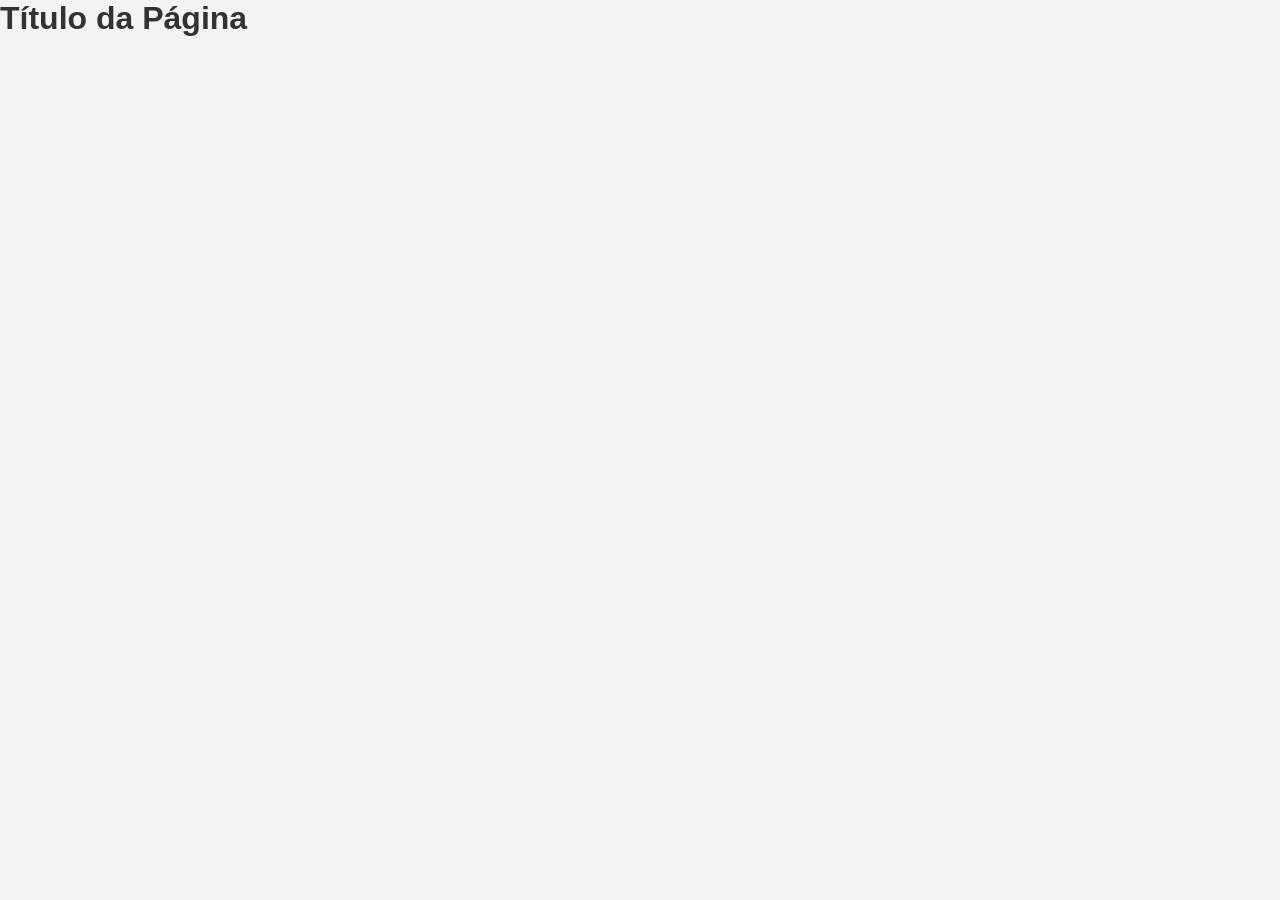
==== index.html @ a4e4c409 "Add files via upload" ====
<!DOCTYPE html>
<html lang="pt-BR">
<head>
  <meta charset="UTF-8">
  <meta name="viewport" content="width=device-width, initial-scale=1.0">
  <title>Exercício 03 - Copiando um Modelo</title>
  <link rel="stylesheet" href="style.css">
</head>
<body>

  <header>
    <h1>Título da Página</h1>
  </header>

  <main>
    <section class="conteudo">
      <!-- Adicione as imagens e textos conforme a imagem de referência -->
    </section>
  </main>

</body>
</html>
---- style.css ----
* {
  margin: 0;
  padding: 0;
  box-sizing: border-box;
}

body {
  font-family: Arial, sans-serif;
  background-color: #f4f4f4;
  color: #333;
}
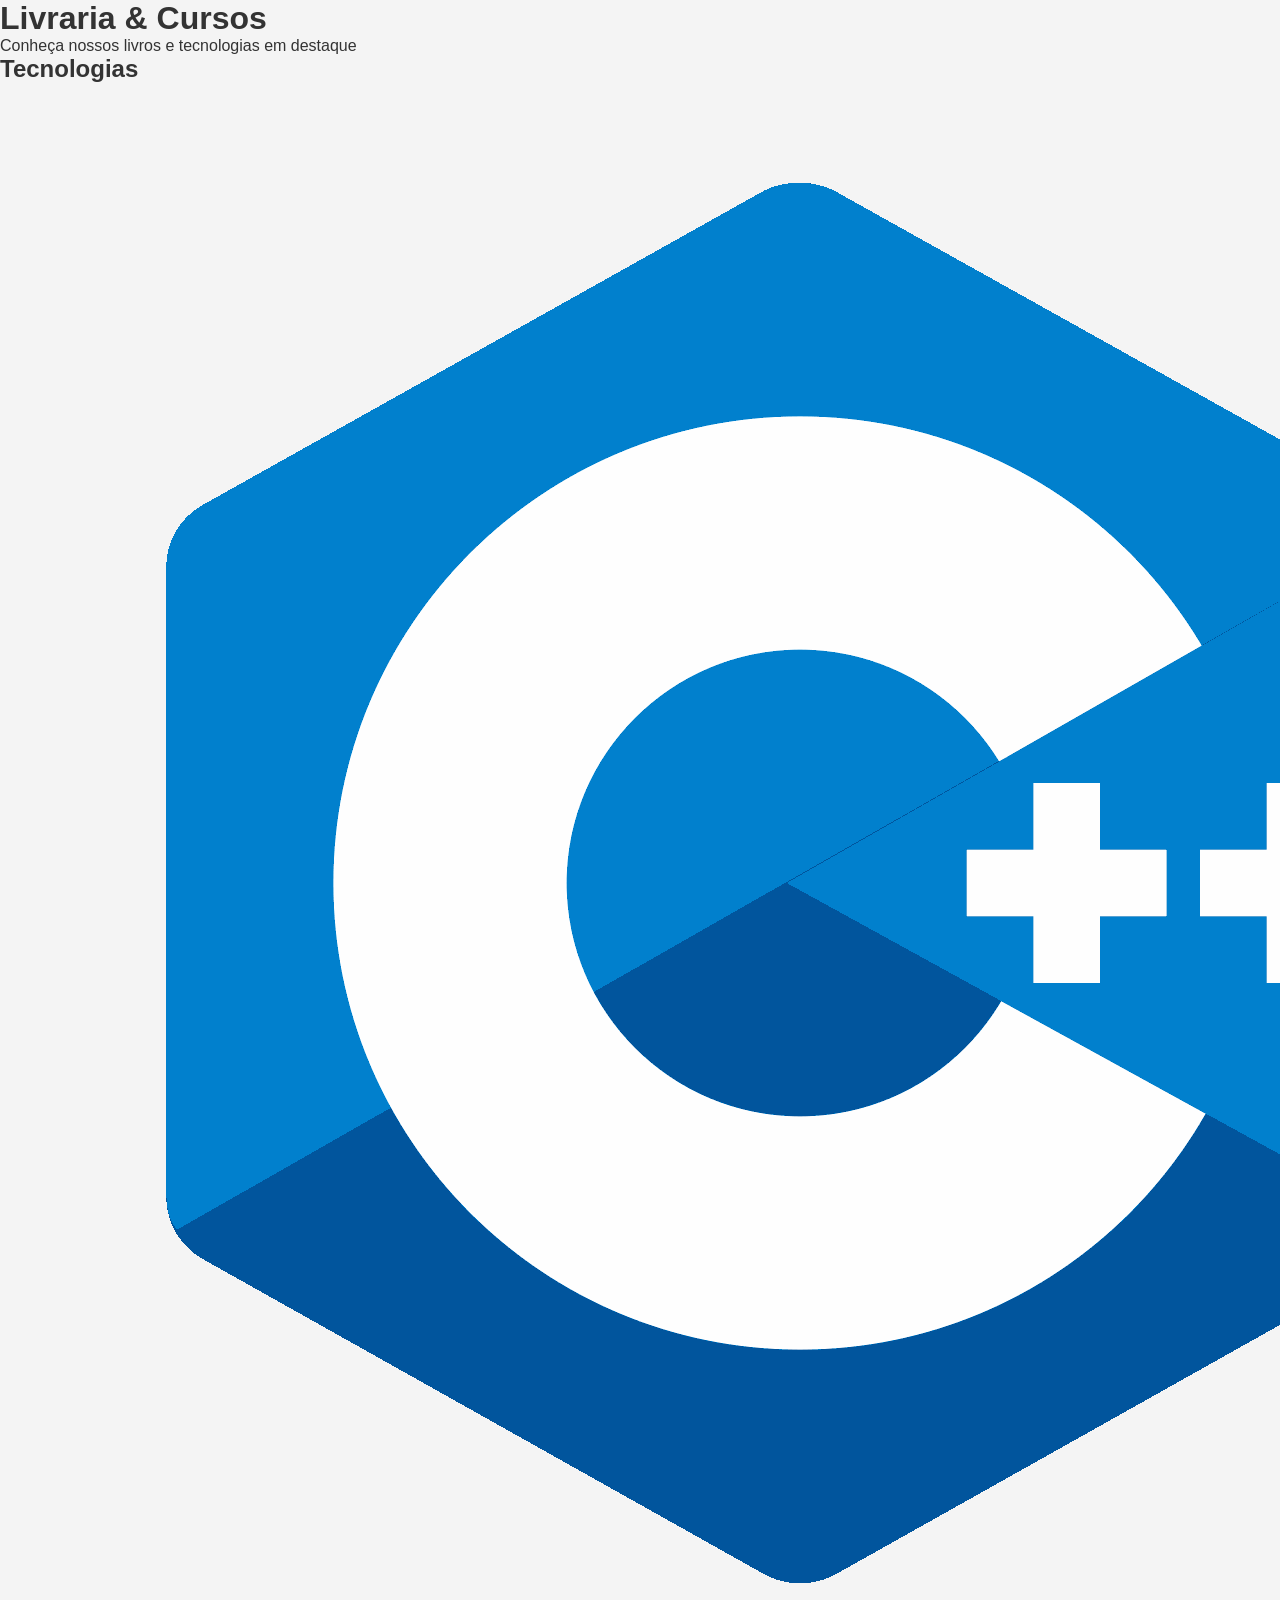
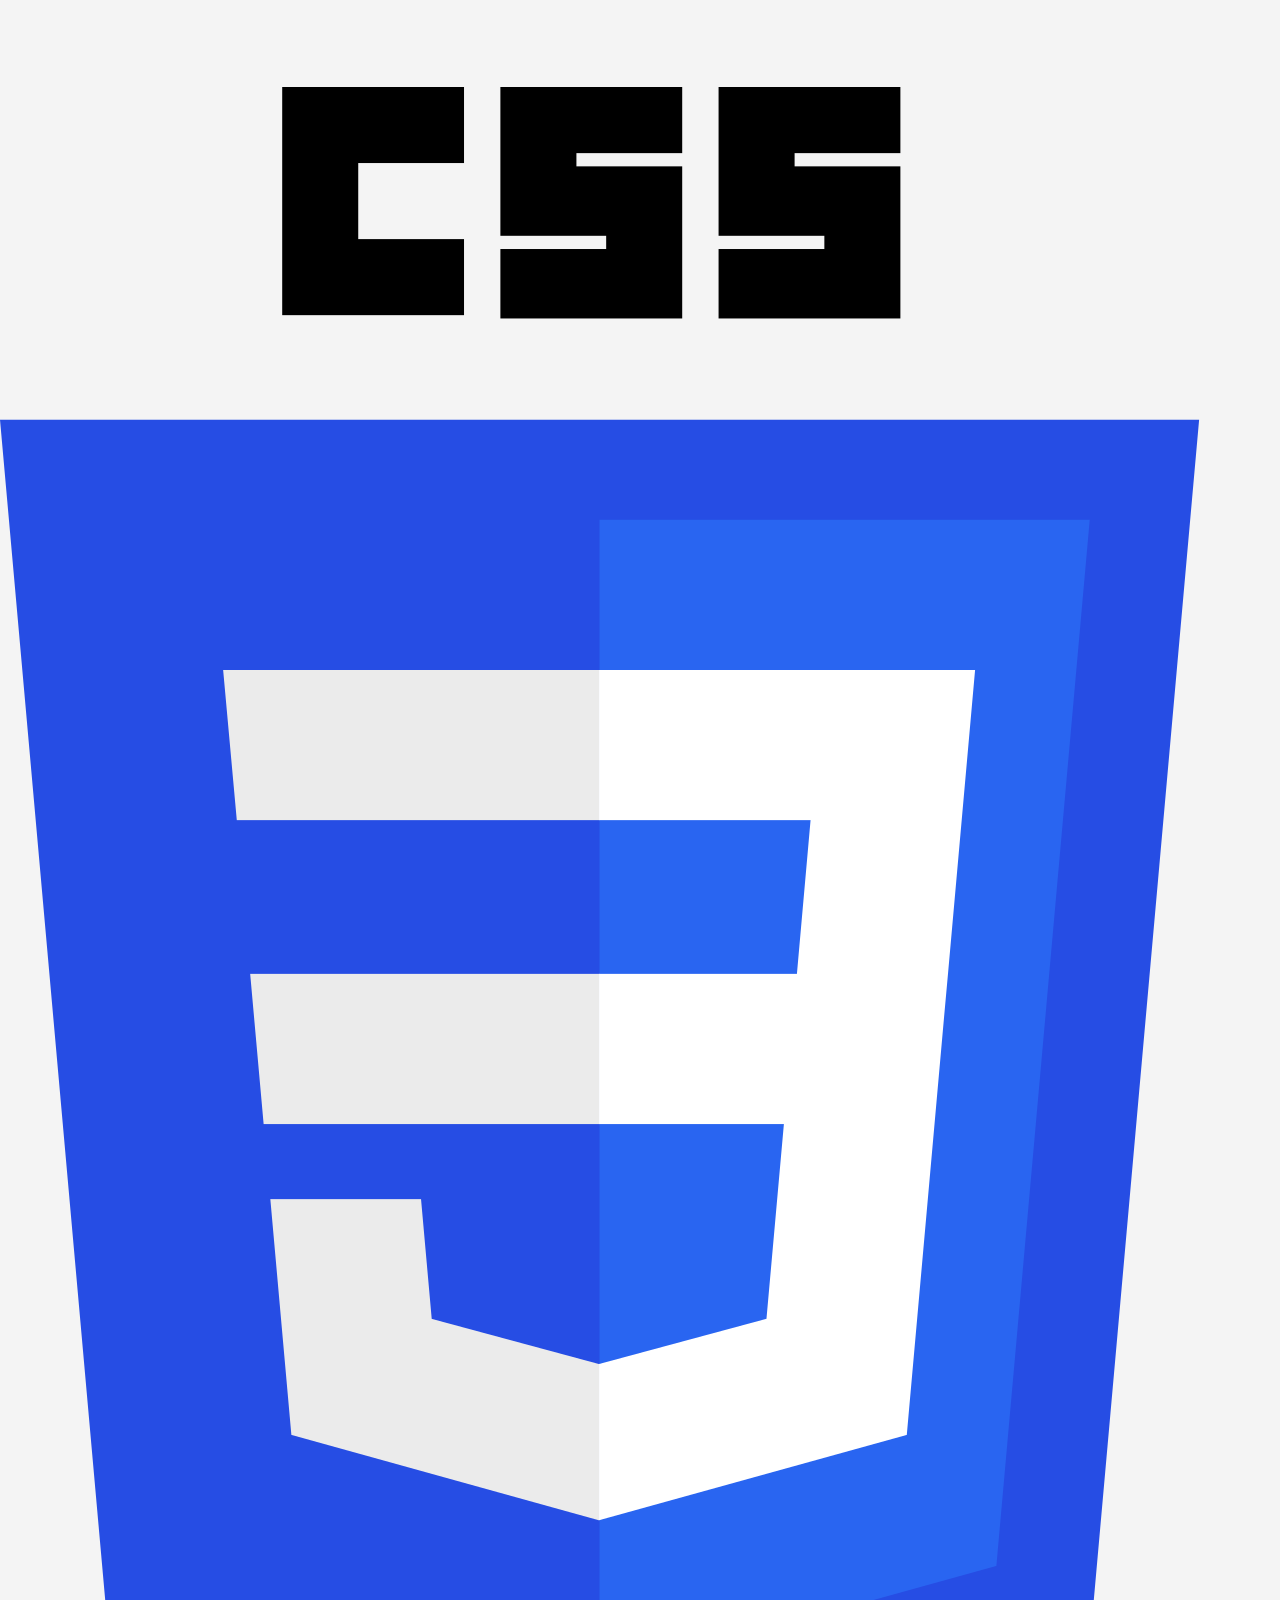
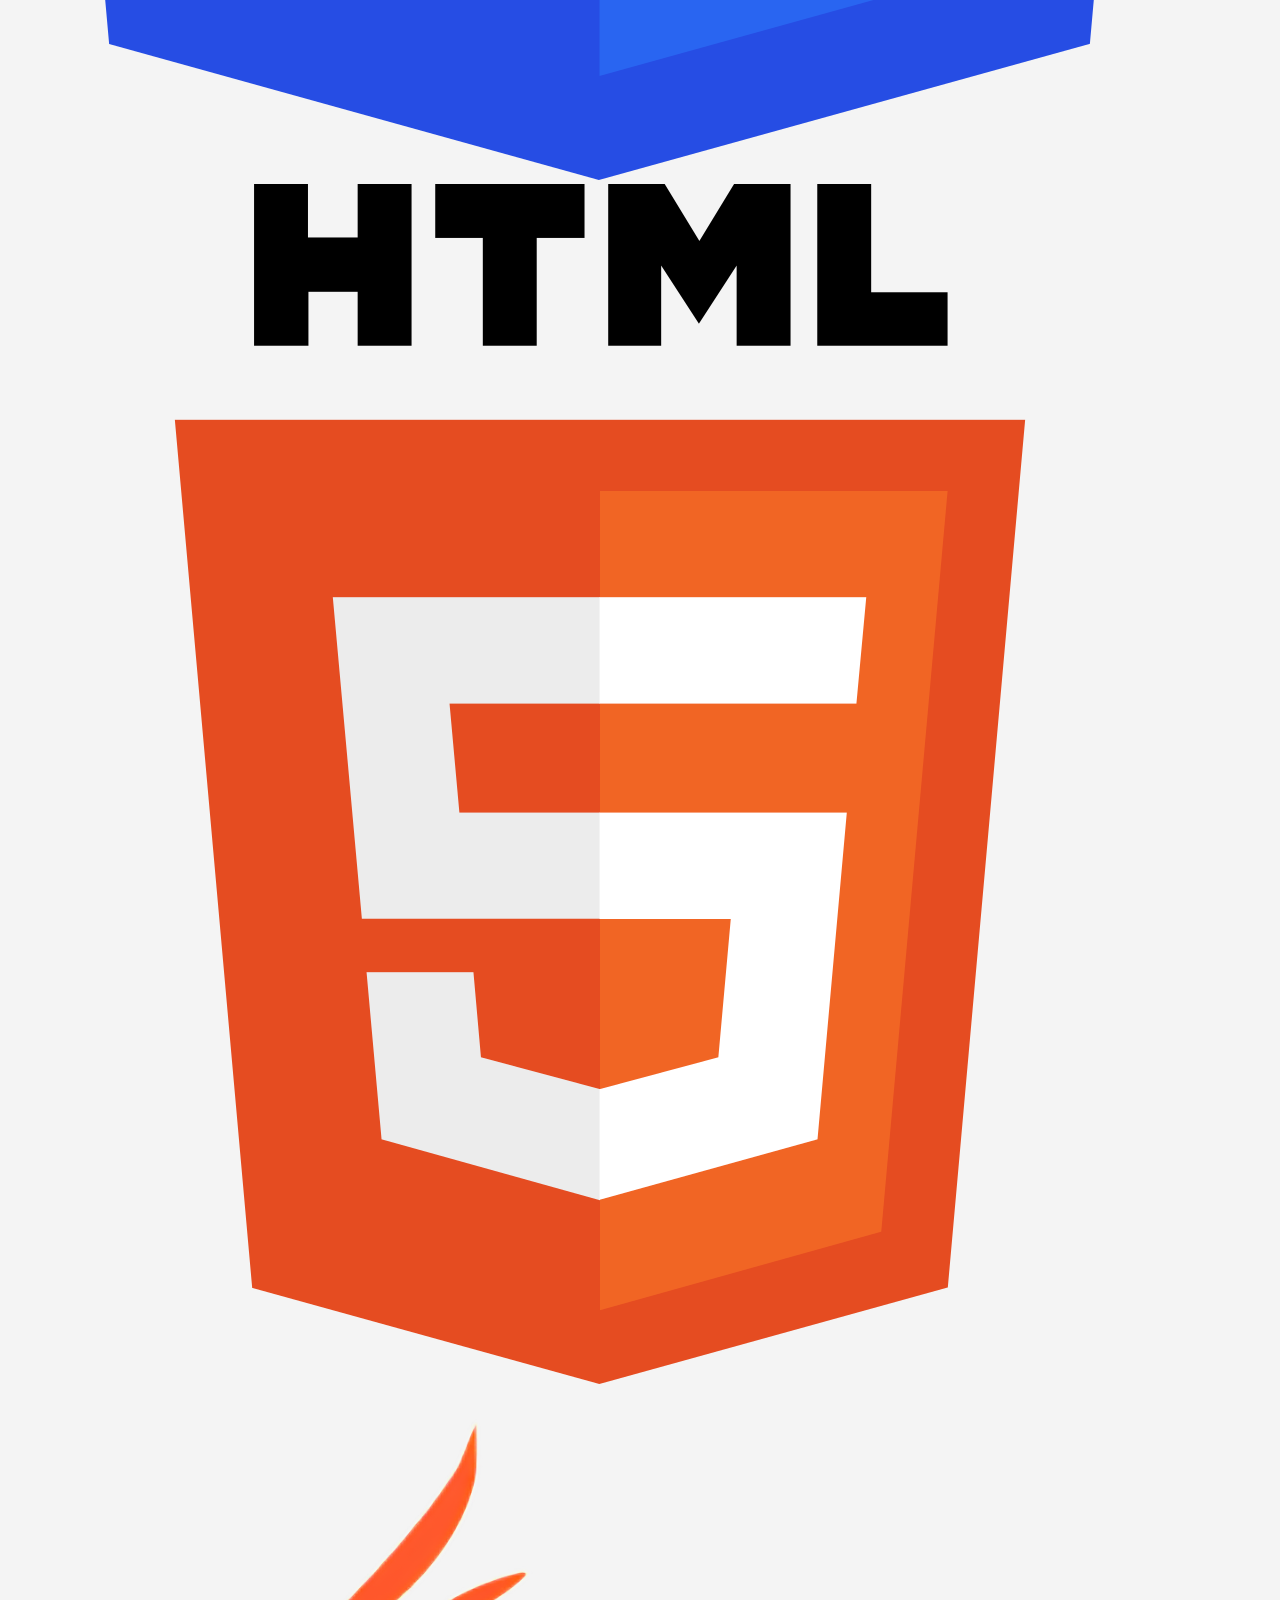
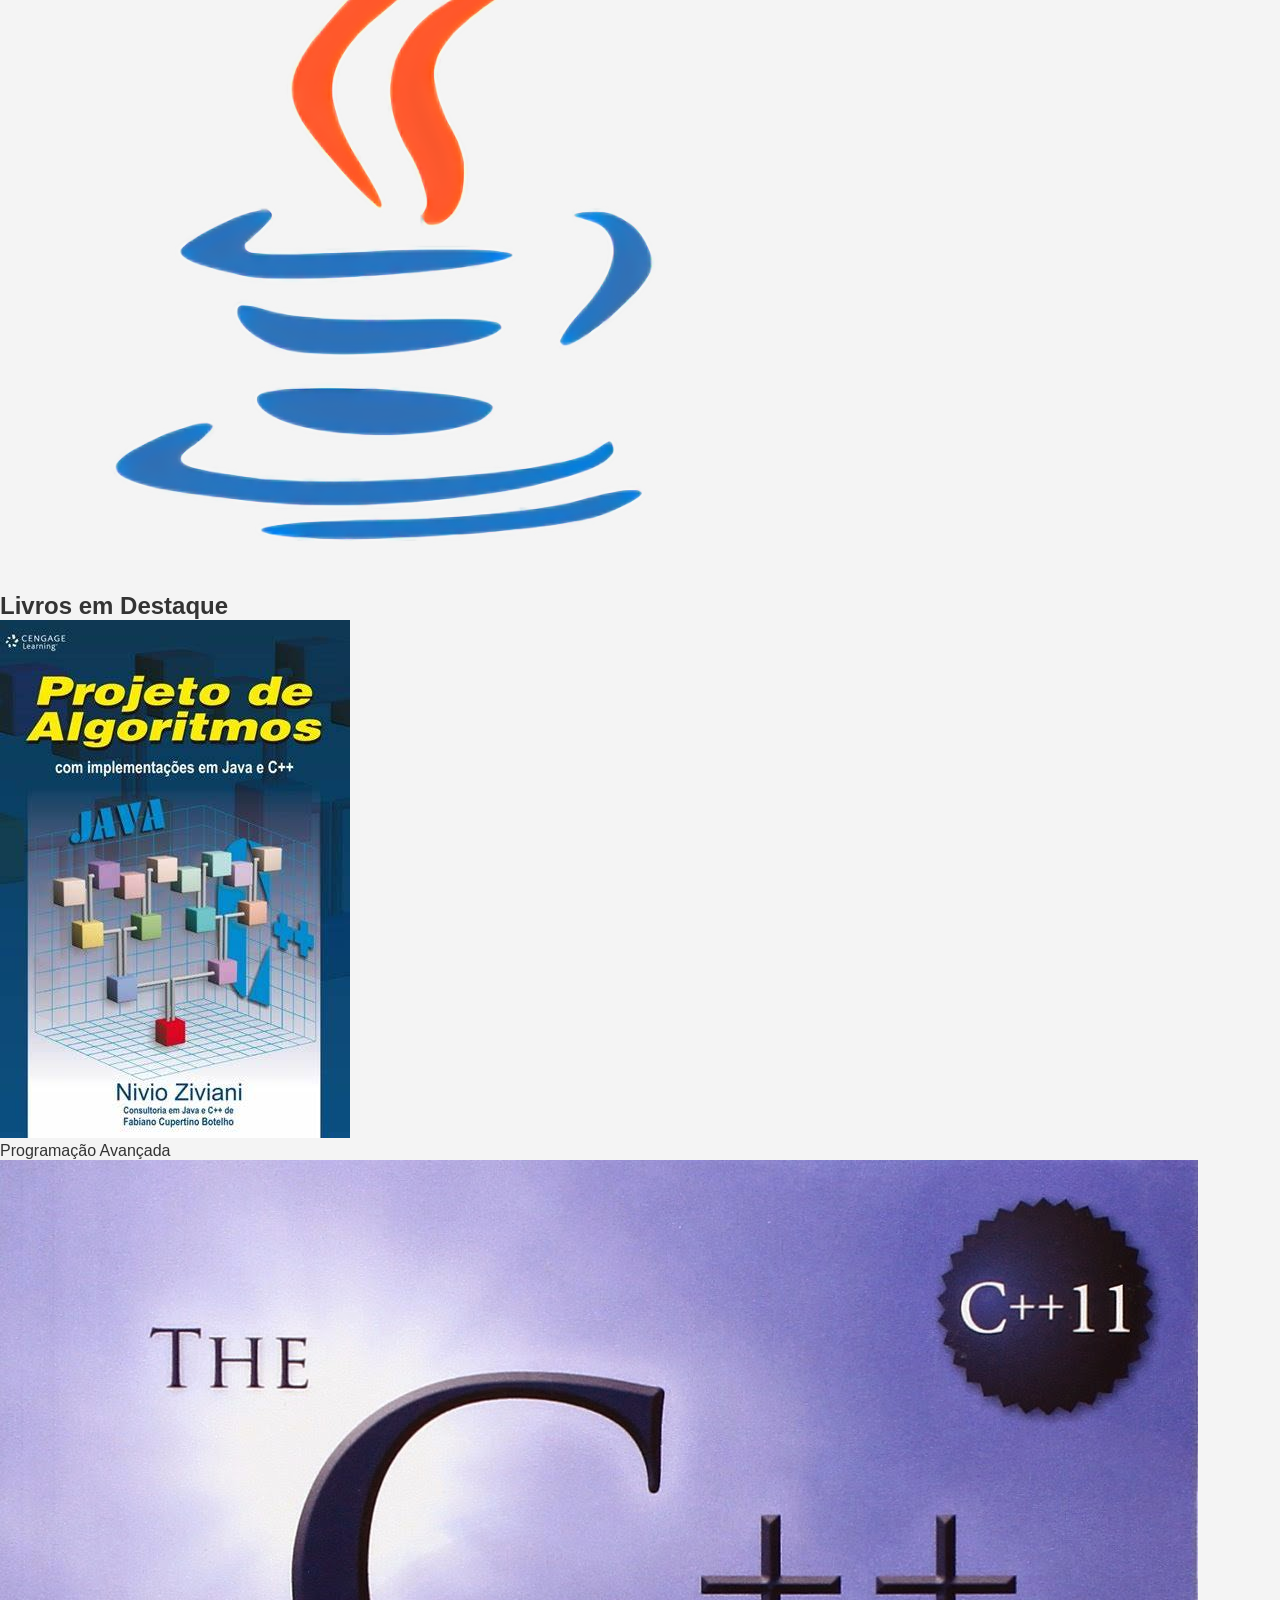
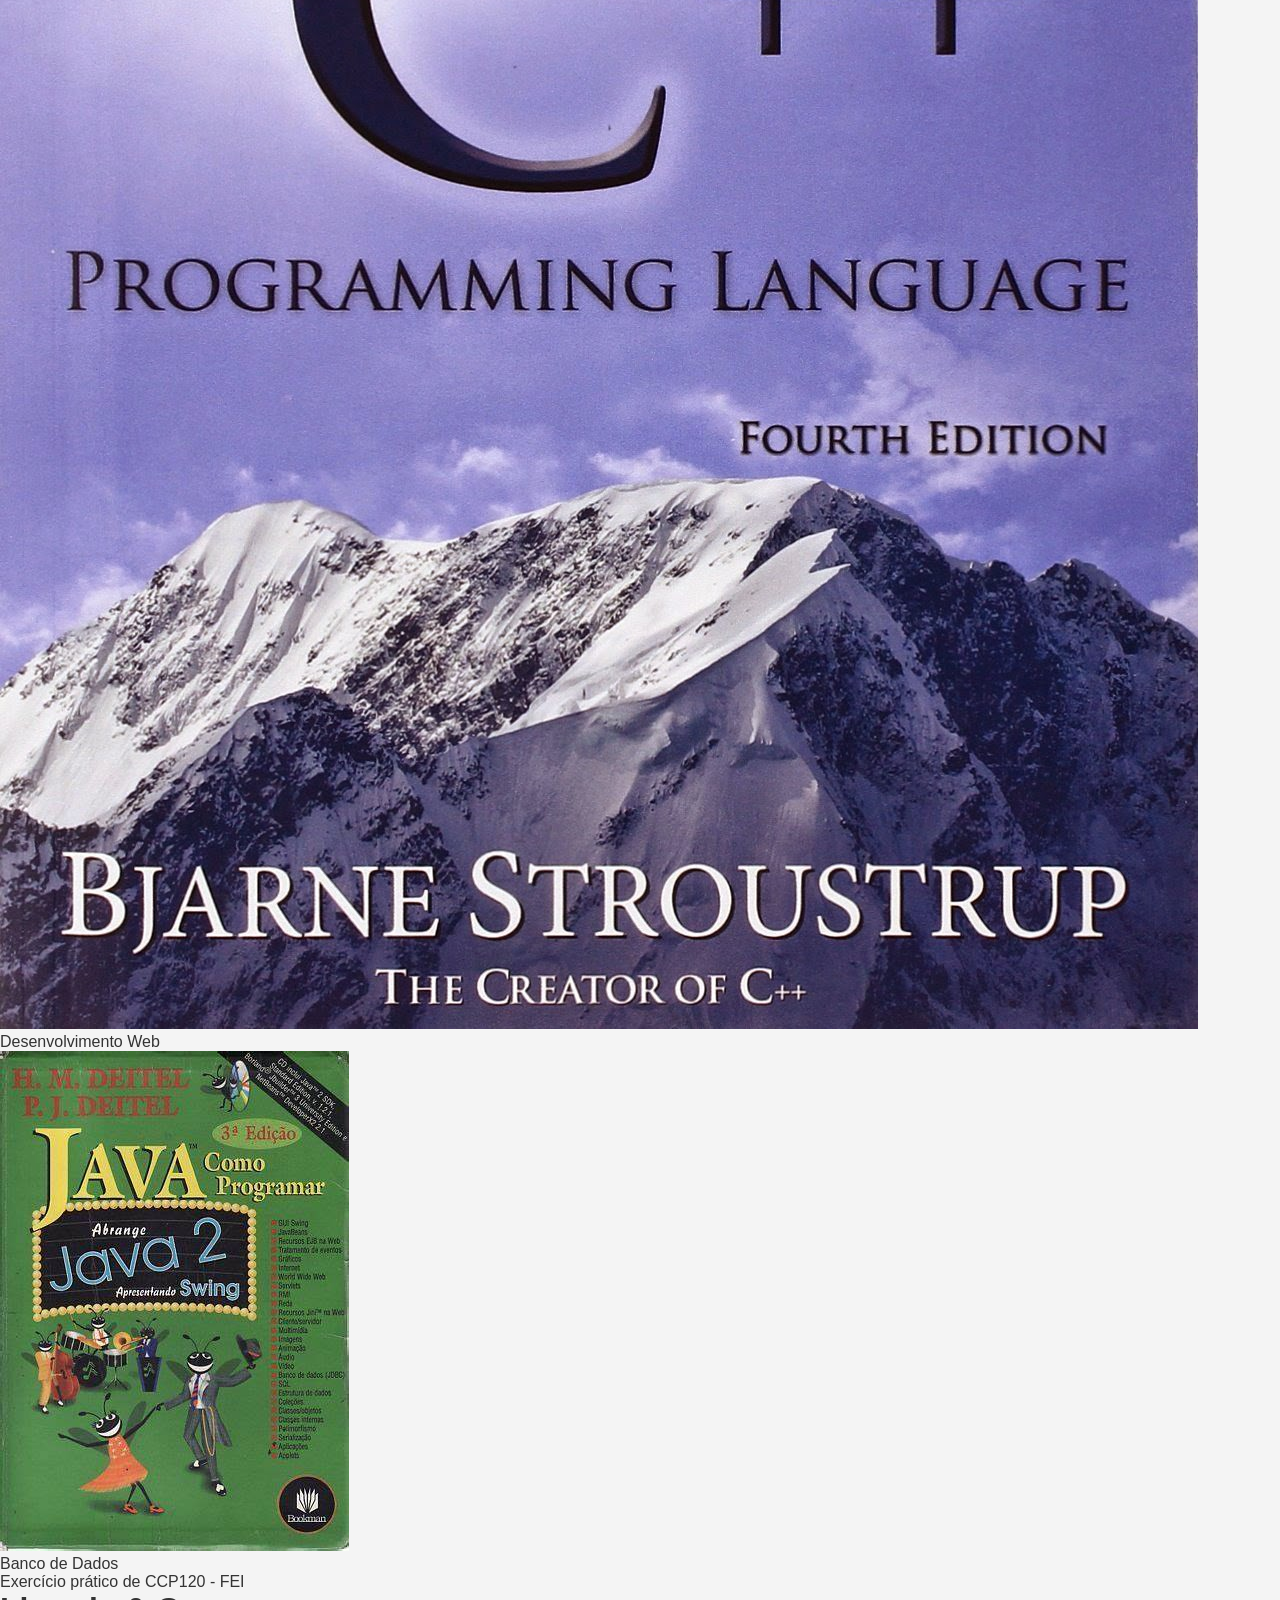
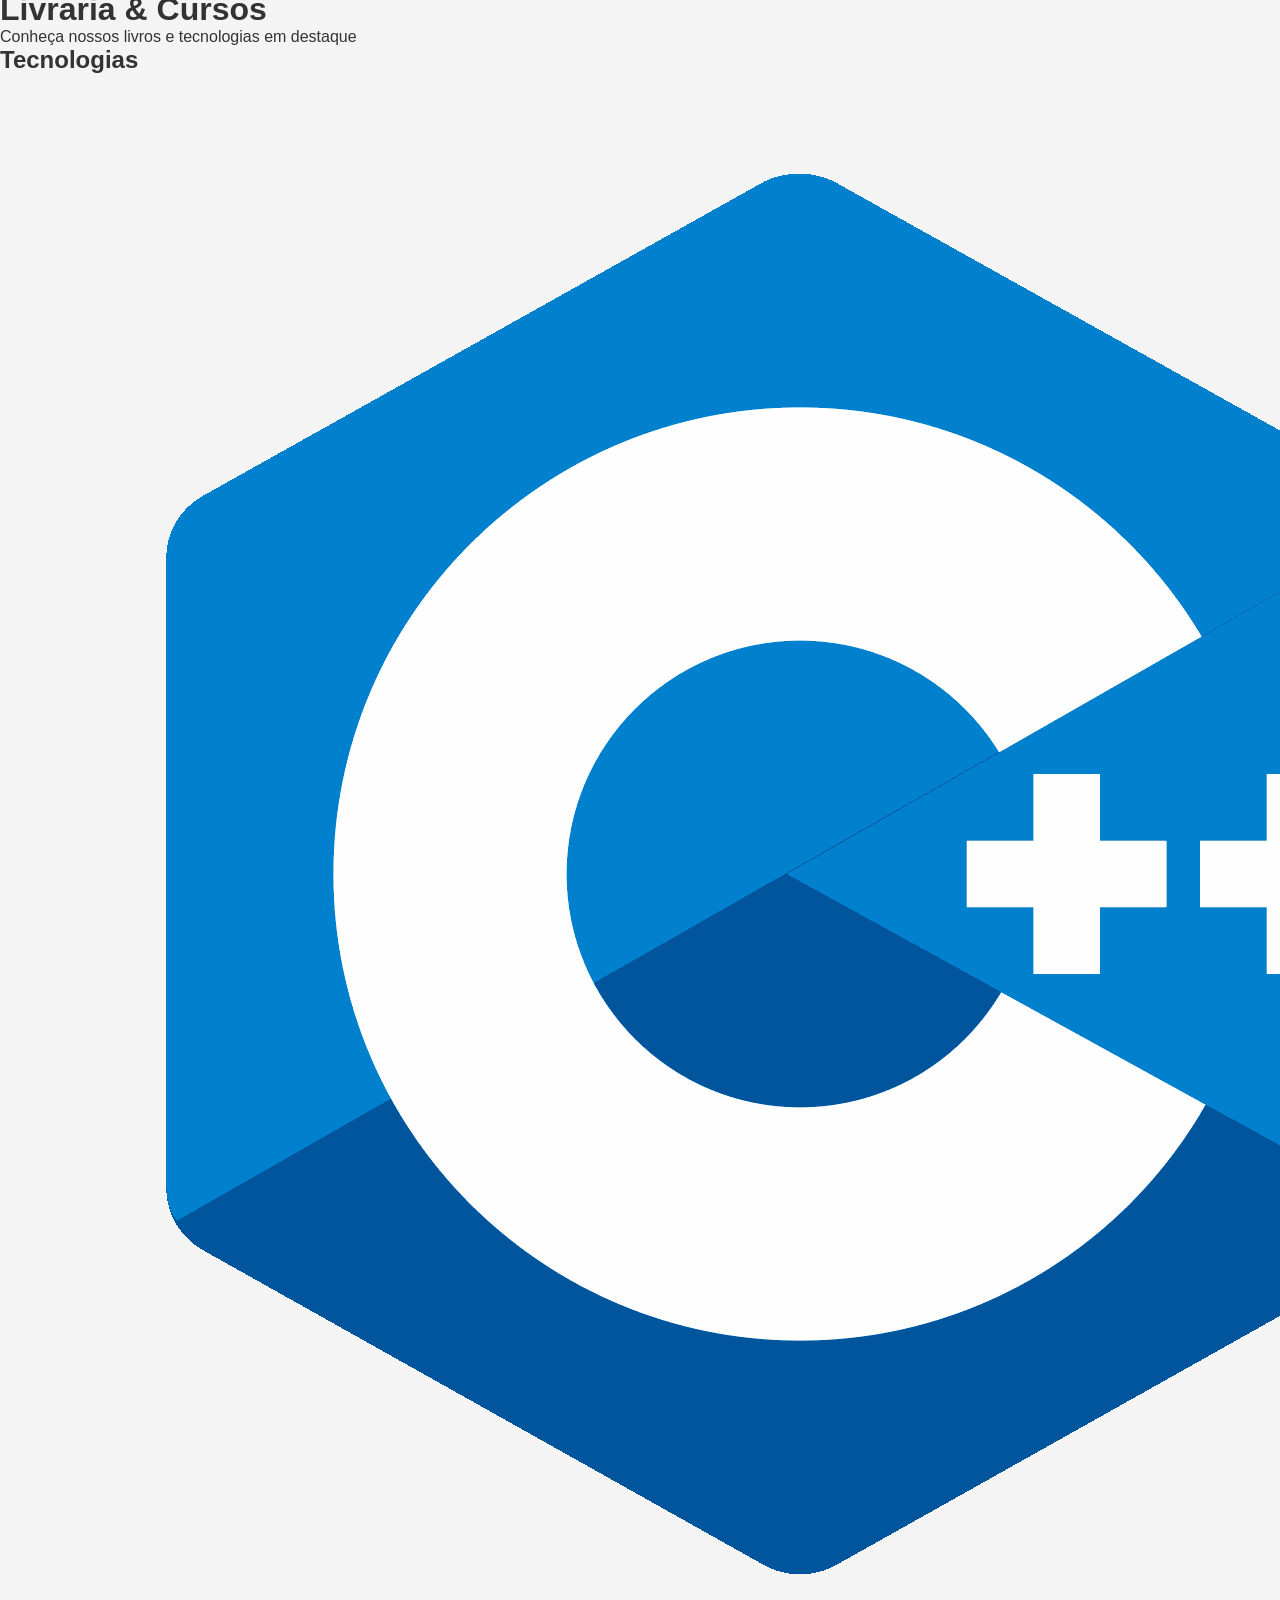
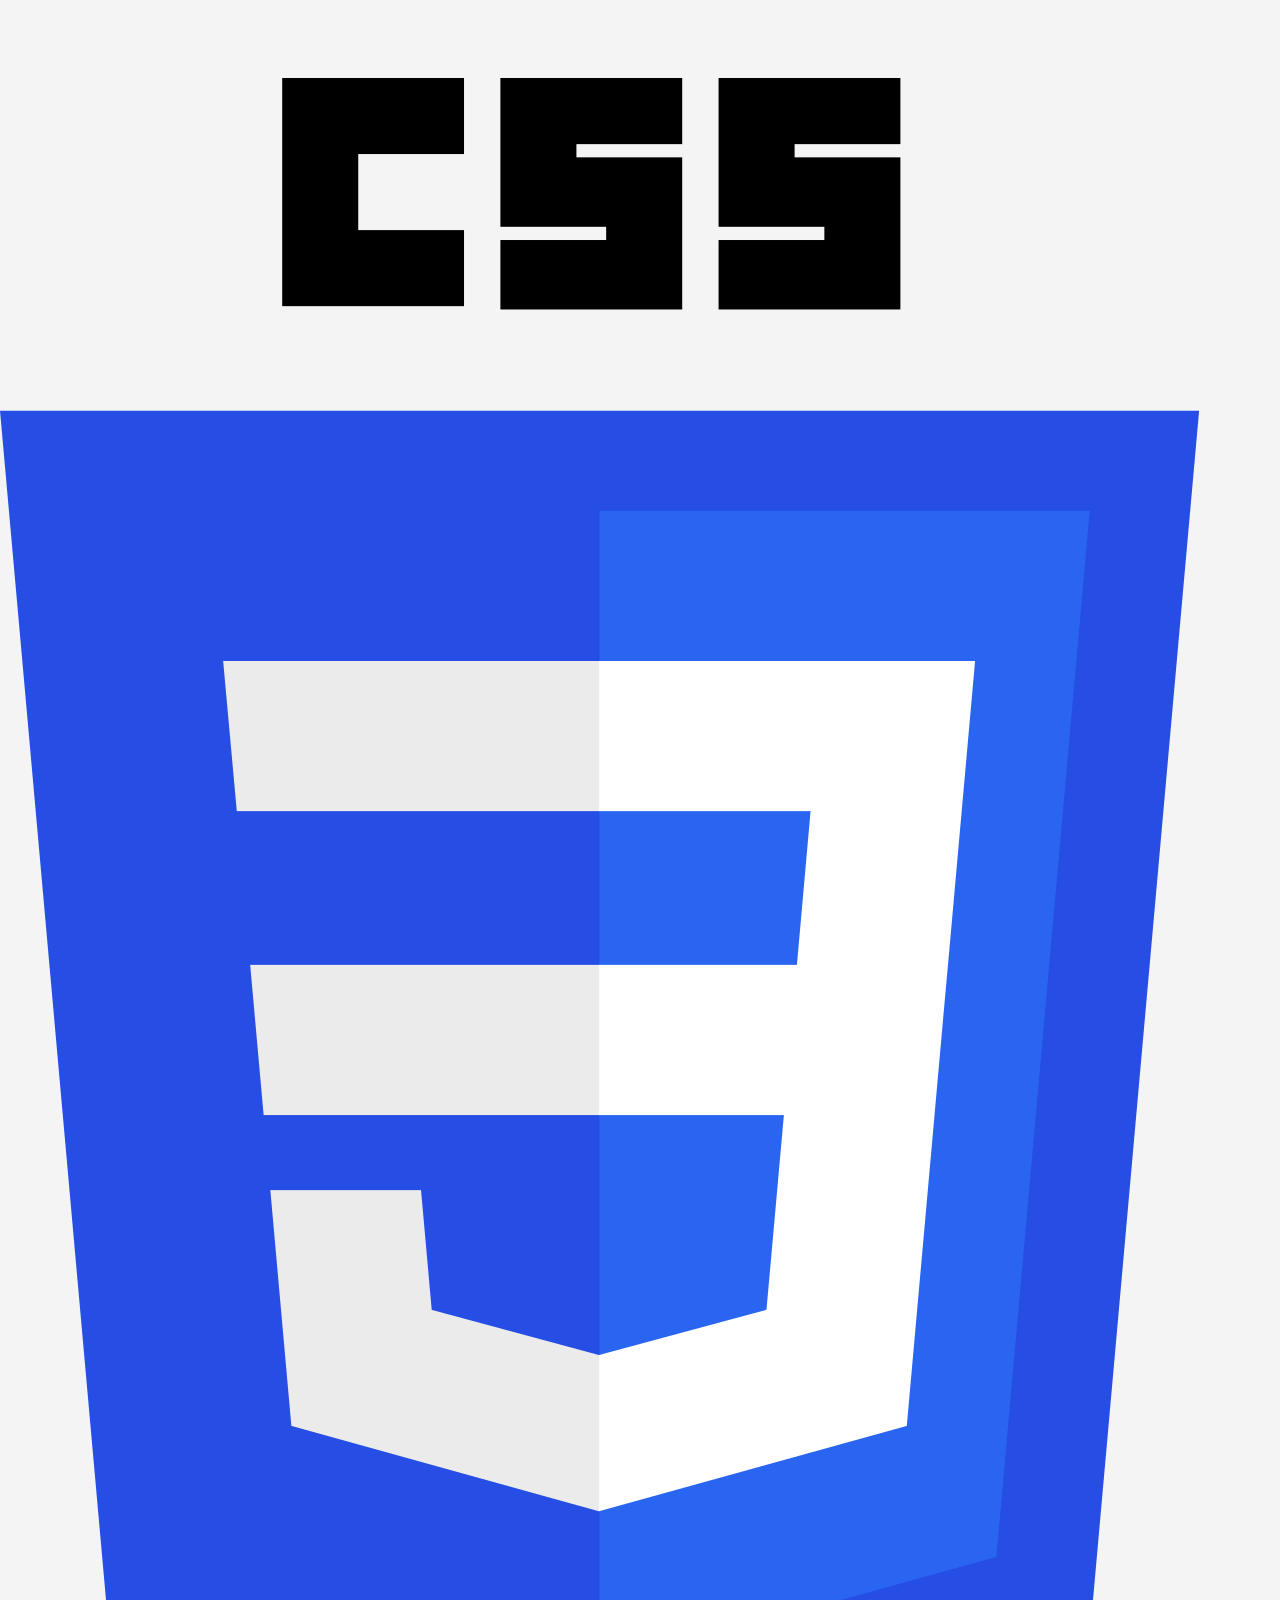
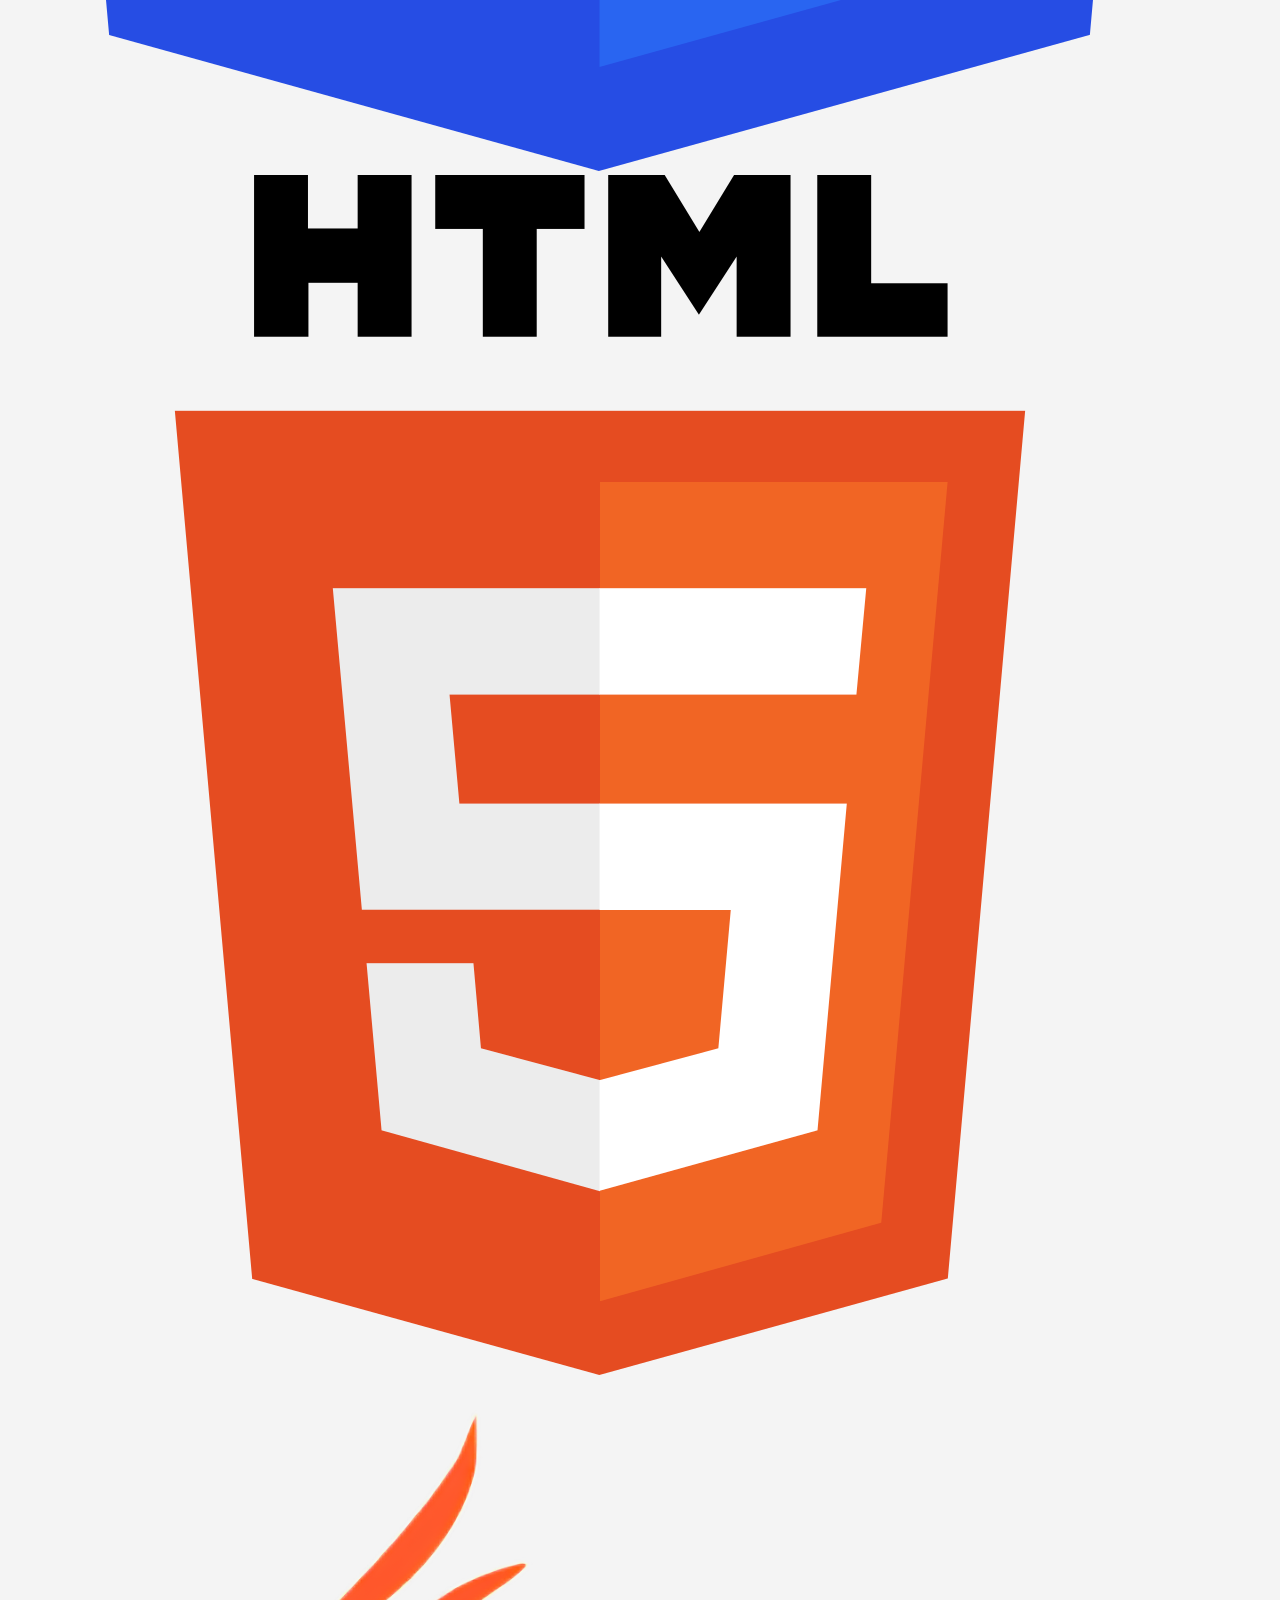
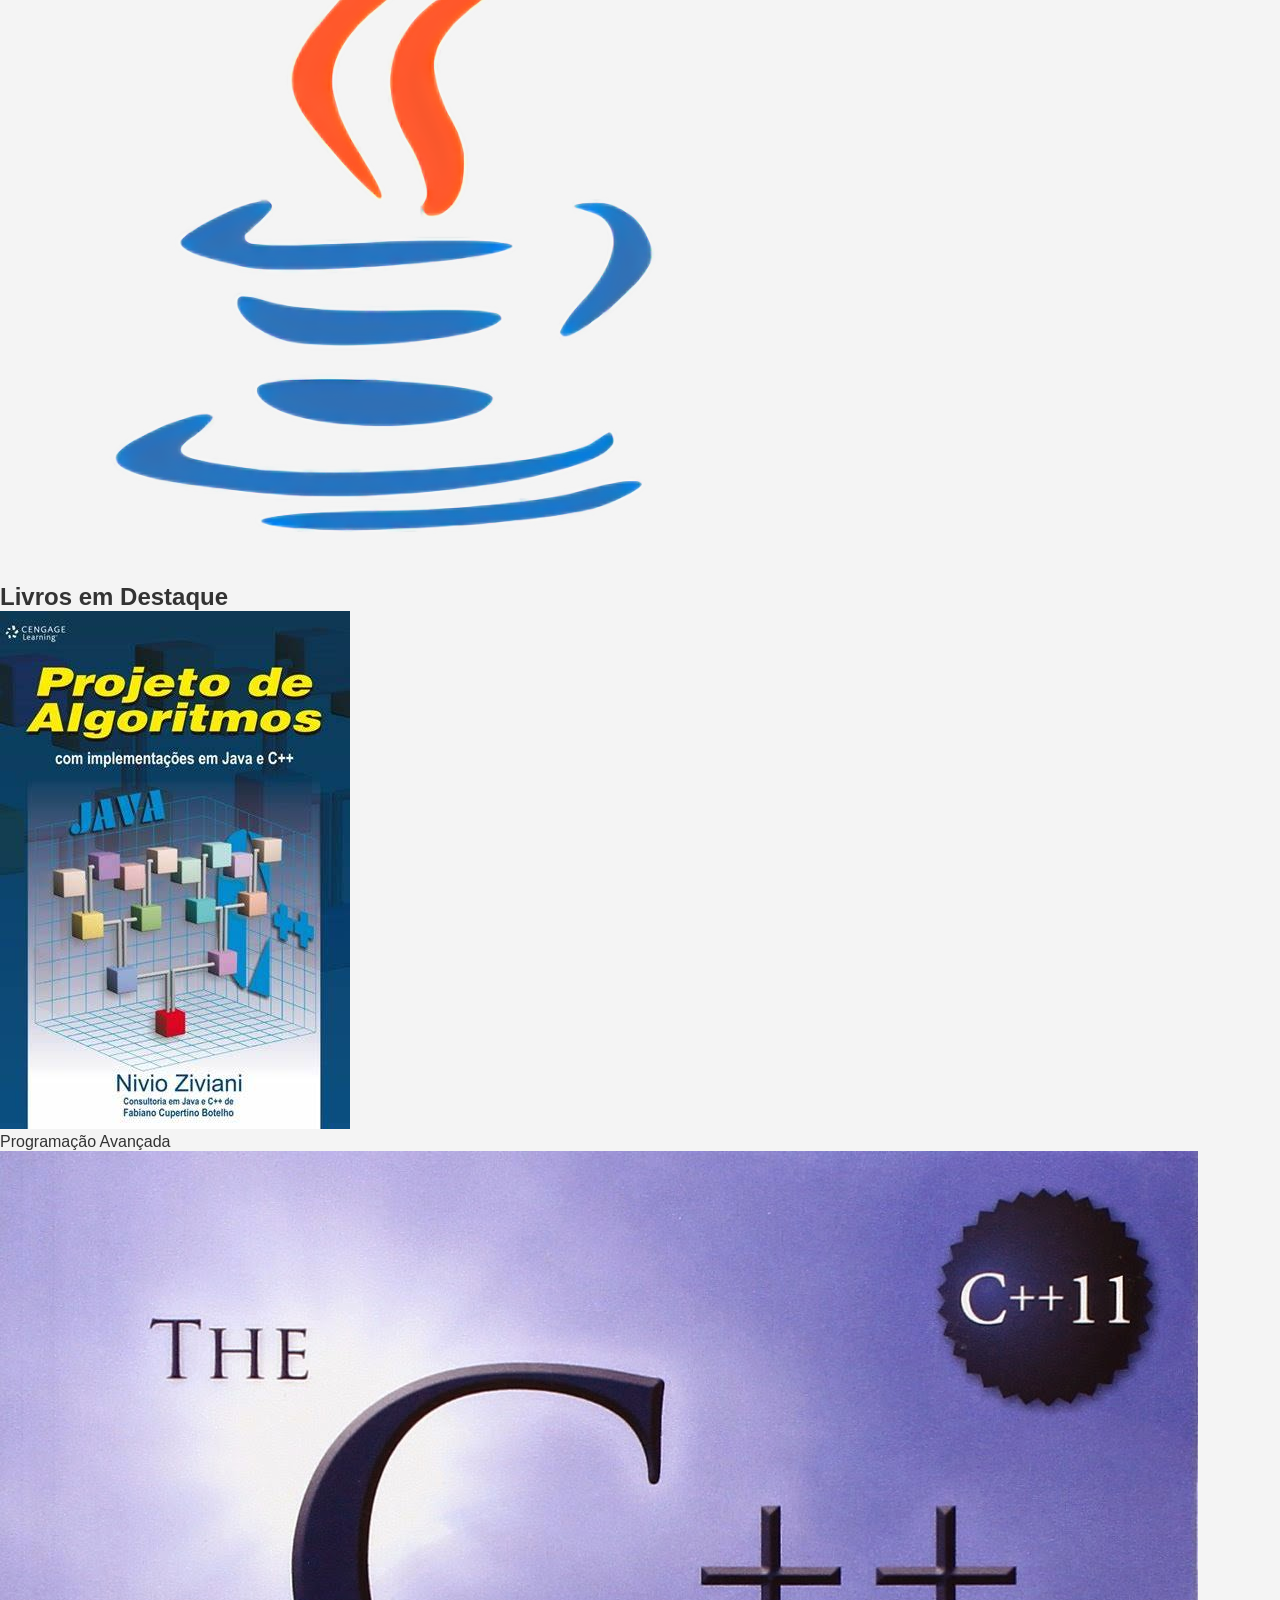
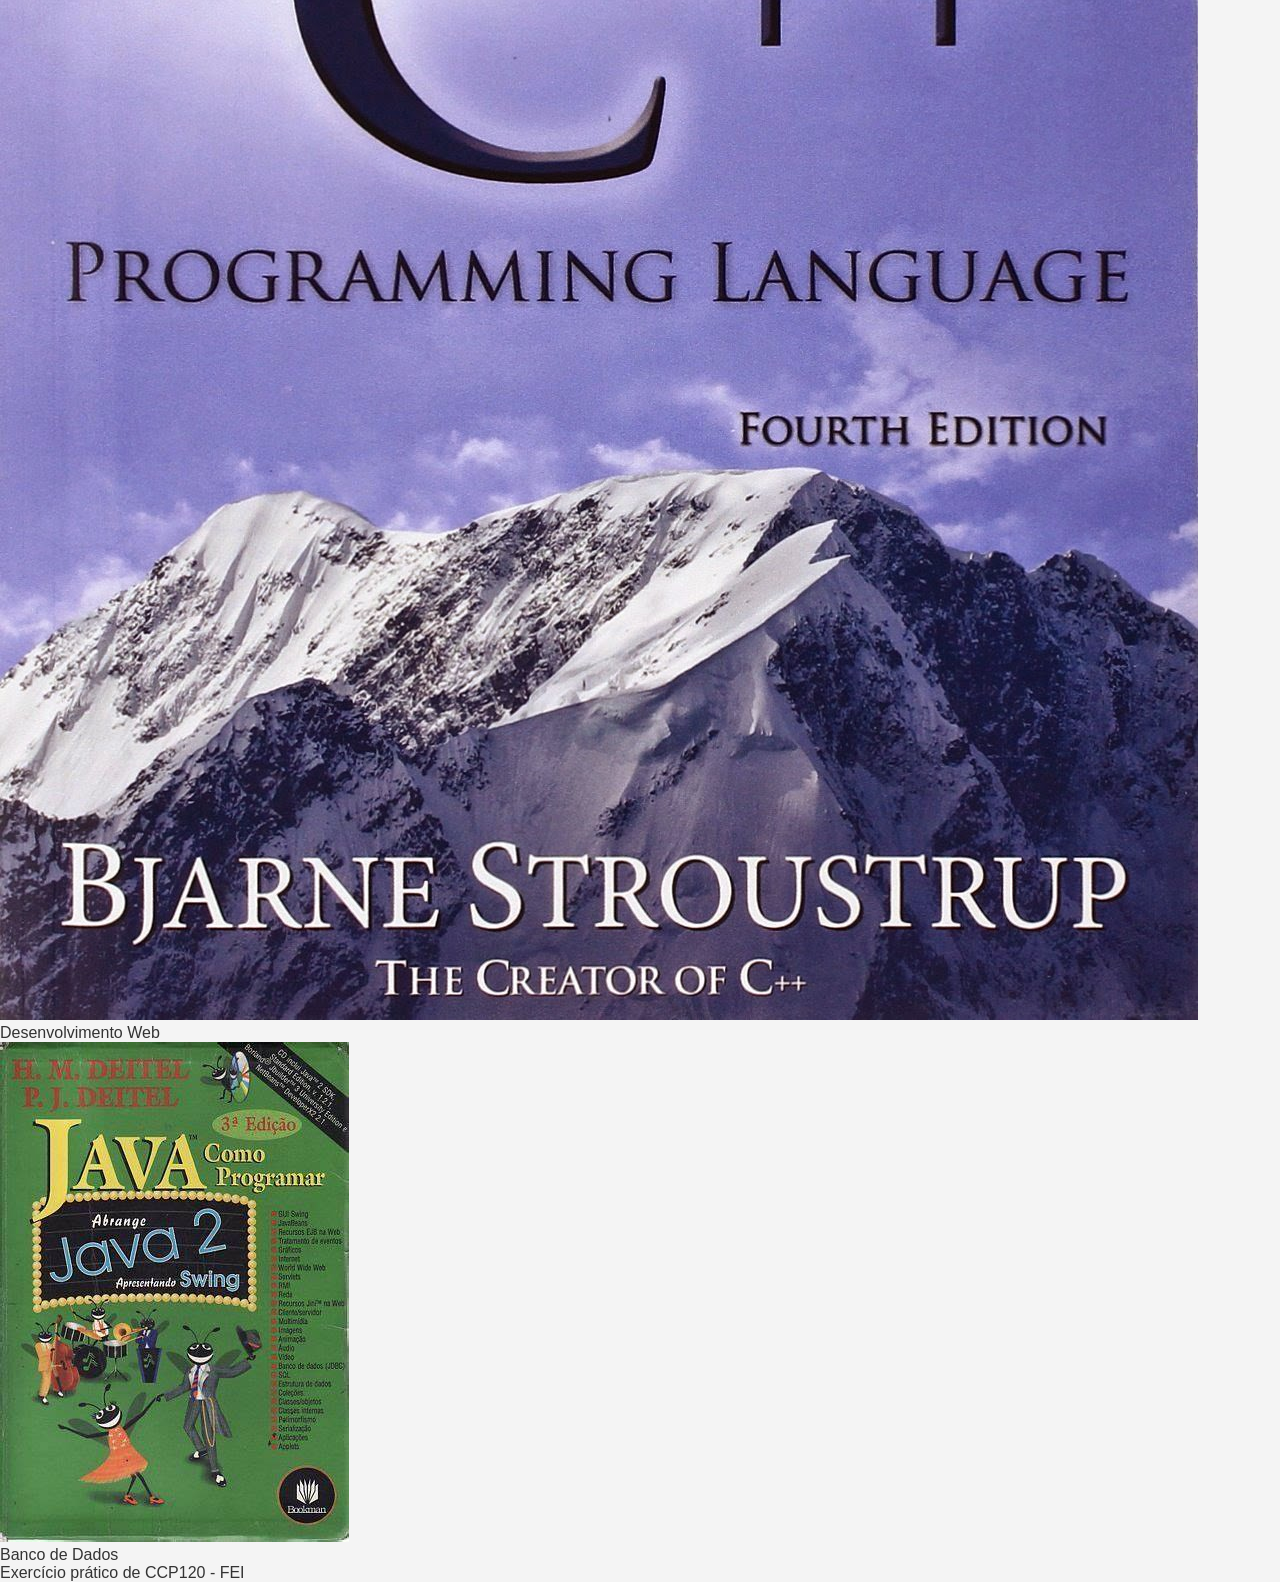
==== commit eb4fe1cc: "index.html" ====
--- a/index.html
+++ b/index.html
@@ -8,15 +8,97 @@
 </head>
 <body>
 
-  <header>
-    <h1>Título da Página</h1>
+  <header class="topo">
+    <h1>Livraria & Cursos</h1>
+    <p>Conheça nossos livros e tecnologias em destaque</p>
   </header>
 
-  <main>
-    <section class="conteudo">
-      <!-- Adicione as imagens e textos conforme a imagem de referência -->
+  <main class="container">
+    <!-- Seção de Tecnologias -->
+    <section class="tecnologias">
+      <h2>Tecnologias</h2>
+      <div class="lista-tech">
+        <img src="c++ (1).png" alt="C++">
+        <img src="css (1).png" alt="CSS">
+        <img src="html.png" alt="HTML">
+        <img src="java.png" alt="Java">
+      </div>
+    </section>
+
+    <!-- Seção de Livros -->
+    <section class="livros">
+      <h2>Livros em Destaque</h2>
+      <div class="grid-livros">
+        <div class="card">
+          <img src="book1.jpg" alt="Livro 1">
+          <p>Programação Avançada</p>
+        </div>
+        <div class="card">
+          <img src="book2 (1).jpg" alt="Livro 2">
+          <p>Desenvolvimento Web</p>
+        </div>
+        <div class="card">
+          <img src="book3.jpg" alt="Livro 3">
+          <p>Banco de Dados</p>
+        </div>
+      </div>
     </section>
   </main>
 
+  <footer>
+    <p>Exercício prático de CCP120 - FEI</p>
+  </footer>
+
 </body>
-</html>+</html><!DOCTYPE html>
+<html lang="pt-BR">
+<head>
+  <meta charset="UTF-8">
+  <meta name="viewport" content="width=device-width, initial-scale=1.0">
+  <title>Exercício 03 - Copiando um Modelo</title>
+  <link rel="stylesheet" href="style.css">
+</head>
+<body>
+
+  <header class="topo">
+    <h1>Livraria & Cursos</h1>
+    <p>Conheça nossos livros e tecnologias em destaque</p>
+  </header>
+
+  <main class="container">
+    <!-- Seção de Tecnologias -->
+    <section class="tecnologias">
+      <h2>Tecnologias</h2>
+      <div class="lista-tech">
+        <img src="c++ (1).png" alt="C++">
+        <img src="css (1).png" alt="CSS">
+        <img src="html.png" alt="HTML">
+        <img src="java.png" alt="Java">
+      </div>
+    </section>
+
+    <section class="livros">
+      <h2>Livros em Destaque</h2>
+      <div class="grid-livros">
+        <div class="card">
+          <img src="book1.jpg" alt="Livro 1">
+          <p>Programação Avançada</p>
+        </div>
+        <div class="card">
+          <img src="book2 (1).jpg" alt="Livro 2">
+          <p>Desenvolvimento Web</p>
+        </div>
+        <div class="card">
+          <img src="book3.jpg" alt="Livro 3">
+          <p>Banco de Dados</p>
+        </div>
+      </div>
+    </section>
+  </main>
+
+  <footer>
+    <p>Exercício prático de CCP120 - FEI</p>
+  </footer>
+
+</body>
+</html>
